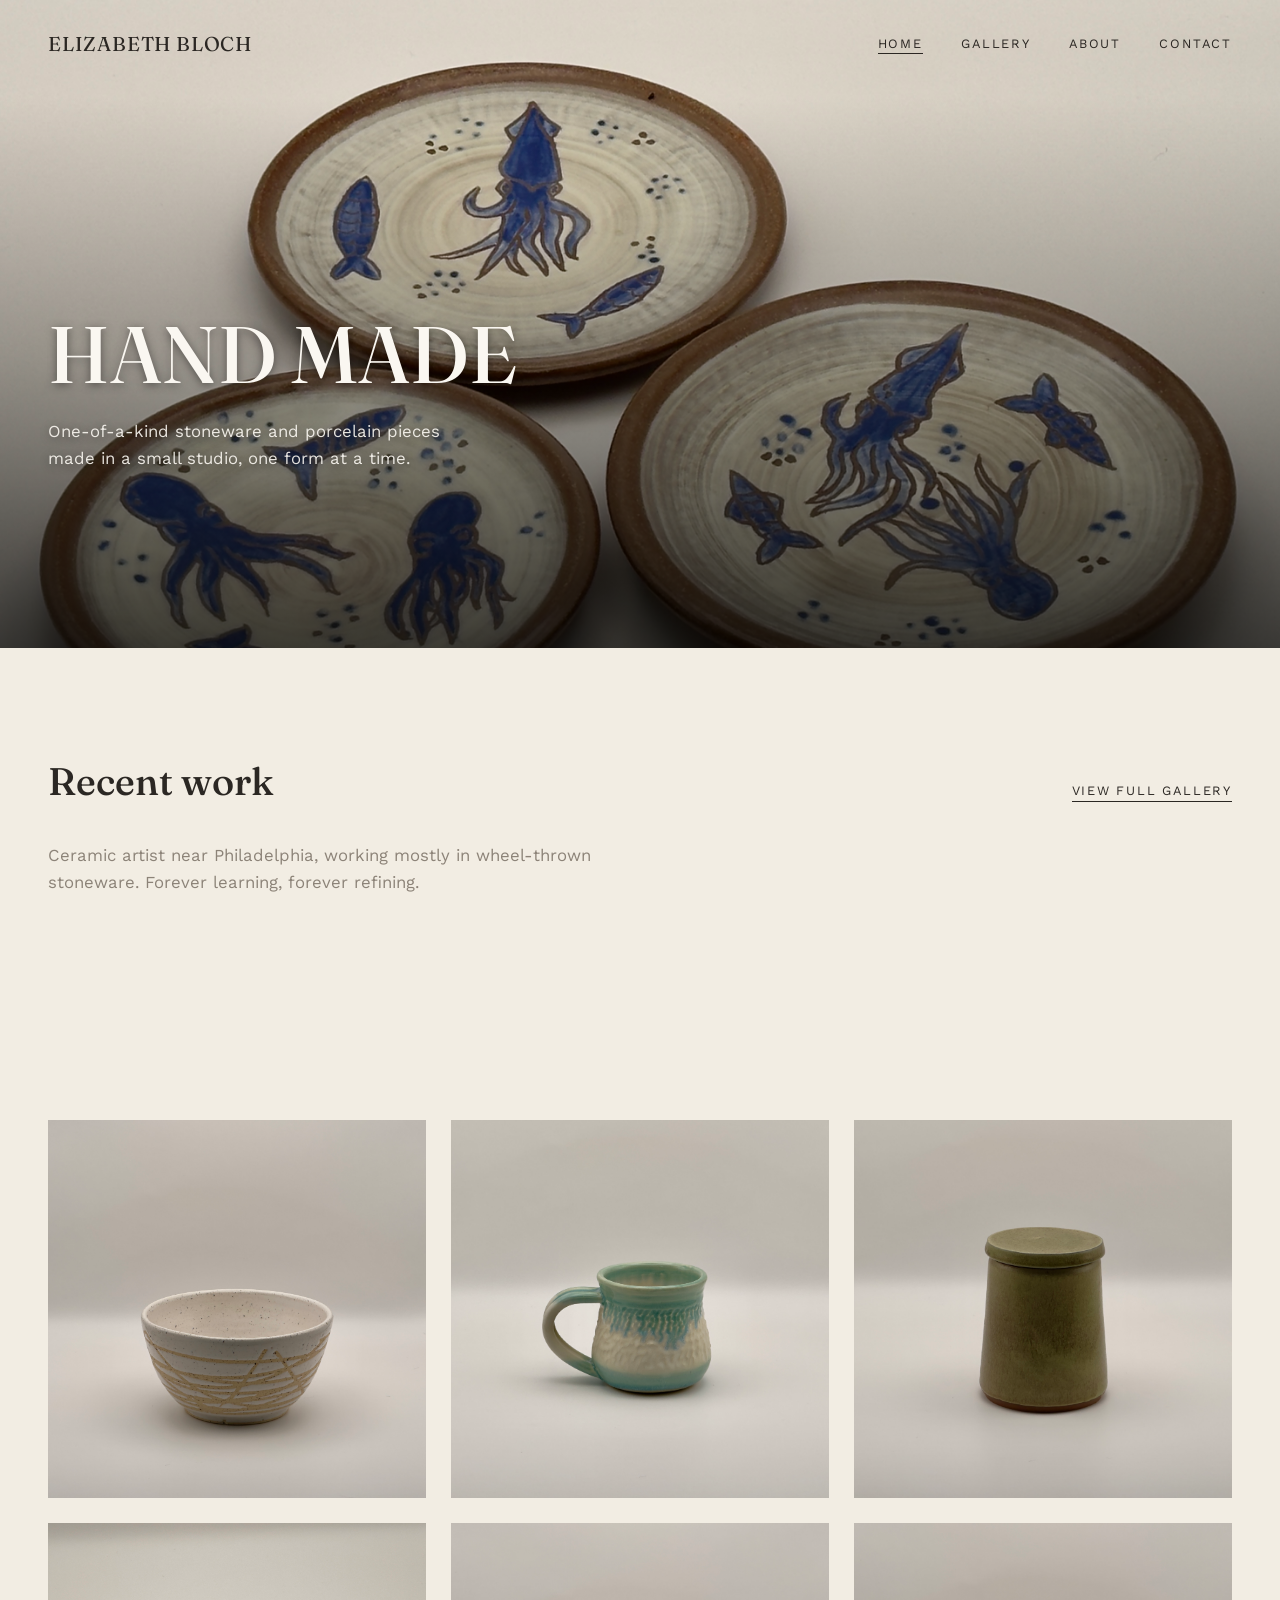
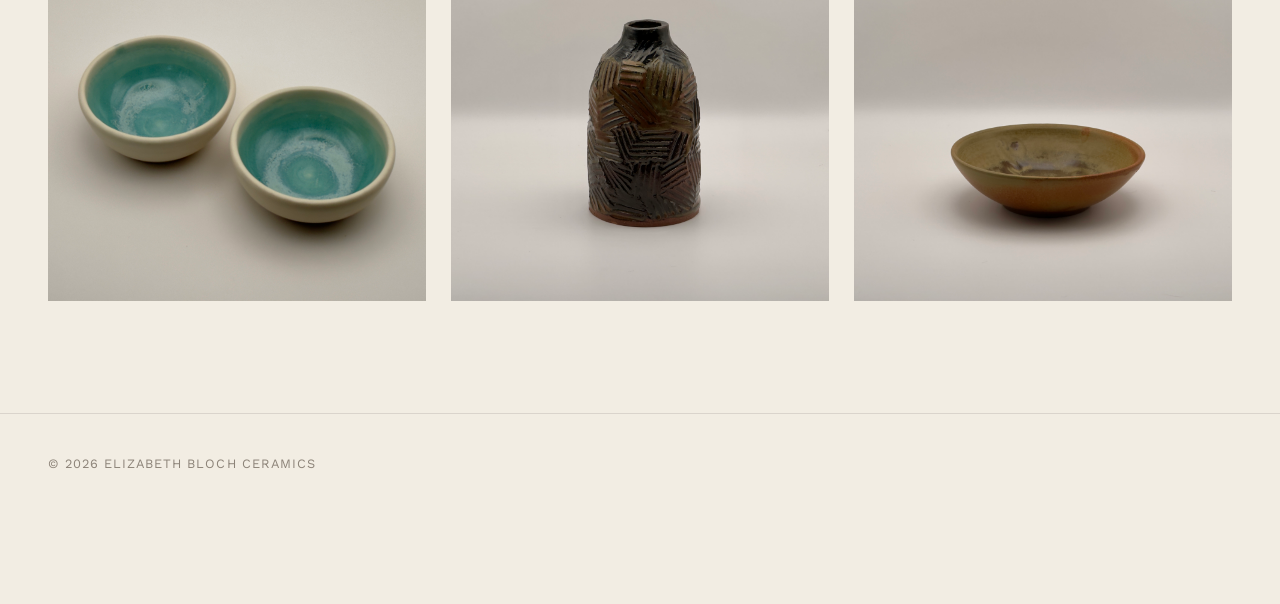
==== index.html @ e8403692 "updates" ====
<!DOCTYPE html>
<html lang="en">
<head>
  <meta charset="UTF-8" />
  <meta name="viewport" content="width=device-width, initial-scale=1.0" />
  <title>ELIZABETH BLOCH — Ceramics</title>
  <meta name="description" content="Wheel-thrown and hand built ceramic art by ELIZABETH BLOCH." />
  <link rel="canonical" href="https://elizabethblochceramics.com/" />

  <!-- Favicon -->
  <link rel="icon" href="favicon.svg" type="image/svg+xml" />
  <link rel="alternate icon" href="favicon.ico" sizes="any" />
  <link rel="apple-touch-icon" href="apple-touch-icon.png" />
  <meta name="theme-color" content="#2b2723" />

  <!-- Social sharing preview (Open Graph / Twitter) -->
  <meta property="og:type" content="website" />
  <meta property="og:site_name" content="Elizabeth Bloch Ceramics" />
  <meta property="og:title" content="Elizabeth Bloch — Ceramics" />
  <meta property="og:description" content="Wheel-thrown and hand built ceramic art by Elizabeth Bloch." />
  <meta property="og:url" content="https://elizabethblochceramics.com/" />
  <meta property="og:image" content="https://elizabethblochceramics.com/images/fish-plates-trio.jpg" />
  <meta name="twitter:card" content="summary_large_image" />
  <meta name="twitter:title" content="Elizabeth Bloch — Ceramics" />
  <meta name="twitter:description" content="Wheel-thrown and hand built ceramic art by Elizabeth Bloch." />
  <meta name="twitter:image" content="https://elizabethblochceramics.com/images/fish-plates-trio.jpg" />

  <!-- Fonts: Fraunces (headings) + Work Sans (body) -->
  <link rel="preconnect" href="https://fonts.googleapis.com" />
  <link href="https://fonts.googleapis.com/css2?family=Fraunces:opsz,wght@9..144,400;9..144,500&family=Work+Sans:wght@400;500&display=swap" rel="stylesheet" />

  <link rel="stylesheet" href="css/style.css?v=5" />
</head>
<body>

  <!-- ============ HEADER / NAV ============ -->
  <header class="site-header">
    <a href="index.html" class="wordmark">ELIZABETH BLOCH</a>
    <button class="nav-toggle" aria-expanded="false" aria-label="Open menu">
      <svg class="nav-toggle-icon icon-menu" viewBox="0 0 26 20" width="26" height="20" aria-hidden="true" focusable="false">
        <path d="M2,2.4 L24,3.4 L2,4.4 Z" fill="currentColor" />
        <g fill="none" stroke="currentColor" stroke-width="1.3" stroke-linecap="round">
          <line x1="5" y1="10" x2="21" y2="10" />
          <circle cx="3" cy="10" r="2.2" />
          <circle cx="23" cy="10" r="2.2" />
          <line x1="6" y1="17" x2="20" y2="17" />
        </g>
        <path d="M3,15 L4.6,17 L3,19 L1.4,17 Z" fill="currentColor" />
        <path d="M23,15 L24.6,17 L23,19 L21.4,17 Z" fill="currentColor" />
      </svg>
      <svg class="nav-toggle-icon icon-close" viewBox="0 0 20 20" width="20" height="20" aria-hidden="true" focusable="false">
        <line x1="4" y1="4" x2="16" y2="16" stroke="currentColor" stroke-width="1.4" stroke-linecap="round" />
        <line x1="16" y1="4" x2="4" y2="16" stroke="currentColor" stroke-width="1.4" stroke-linecap="round" />
      </svg>
    </button>
    <ul class="nav-links">
      <li><a href="index.html" aria-current="page">Home</a></li>
      <li><a href="gallery.html">Gallery</a></li>
      <li><a href="about.html">About</a></li>
      <li><a href="contact.html">Contact</a></li>
    </ul>
  </header>

  <!-- ============ HERO ============ -->
  <section class="hero">
    <div class="hero-media">
      <img class="photo" src="images/fish-plates-trio.jpg" alt="Three cream plates with hand-painted blue fish and squid designs" />
    </div>
    <div class="hero-content">
      <p class="hero-eyebrow"></p>
      <h1 class="hero-title">HAND MADE</h1>
      <p class="hero-sub">One-of-a-kind stoneware and porcelain pieces made in a small studio, one form at a time.</p>
    </div>
  </section>

  <!-- ============ INTRO ============ -->
  <section>
    <div class="container reveal">
      <div class="section-heading">
        <h2>Recent work</h2>
        <a href="gallery.html" class="view-all">View full gallery</a>
      </div>
      <p class="intro-text">Ceramic artist near Philadelphia, working mostly in wheel-thrown stoneware. Forever learning, forever refining.</p>
    </div>
  </section>

  <!-- ============ FEATURED PIECES ============ -->
  <section>
    <div class="container">
      <div class="gallery-grid reveal">


        <a class="piece piece--tall" href="#"
           data-title="Crackle Swirl Bowl"
           data-medium="Stoneware · 2026">
          <img class="photo" src="images/crackle-swirl-bowl.jpg" alt="White bowl with a tan crackle swirl pattern" />
          <div class="piece-label">
            <p class="title">Crackle Swirl Bowl</p>
            <p class="meta">Stoneware · 2026</p>
          </div>
        </a>

        <a class="piece piece--small" href="#"
           data-title="Seafoam Drip Mug"
           data-medium="Stoneware · 2026">
          <img class="photo" src="images/seafoam-drip-mug.jpg" alt="Seafoam green mug with a drippy white glaze" />
          <div class="piece-label">
            <p class="title">Seafoam Drip Mug</p>
            <p class="meta">Stoneware · 2026</p>
          </div>
        </a>

        <a class="piece piece--small" href="#"
           data-title="Olive Lidded Jar"
           data-medium="Stoneware · 2025">
          <img class="photo" src="images/olive-lidded-jar.jpg" alt="Olive green lidded storage jar" />
          <div class="piece-label">
            <p class="title">Olive Lidded Jar</p>
            <p class="meta">Stoneware · 2025</p>
          </div>
        </a>

        <a class="piece piece--small" href="#"
           data-title="Teal-Lined Cream Bowls"
           data-medium="Stoneware · 2025">
          <img class="photo" src="images/teal-lined-cream-bowls-2.jpg" alt="Two cream bowls with teal glazed interiors, close view" />
          <div class="piece-label">
            <p class="title">Teal-Lined Cream Bowls</p>
            <p class="meta">Stoneware · 2025</p>
          </div>
        </a>

        <a class="piece piece--small" href="#"
           data-title="Crosshatch Lamp"
           data-medium="Stoneware · 2026">
          <img class="photo" src="images/crosshatch-dark-lamp.jpg" alt="Dark blamp with a carved cross-hatch pattern" />
          <div class="piece-label">
            <p class="title">Crosshatch Lamp</p>
            <p class="meta">Stoneware · 2026</p>
          </div>
        </a>

        <a class="piece piece--small" href="#"
           data-title="Amber Drip Bowl"
           data-medium="Stoneware · 2025">
          <img class="photo" src="images/amber-drip-bowl.jpg" alt="Amber bowl with a white drip glaze" />
          <div class="piece-label">
            <p class="title">Amber Drip Bowl</p>
            <p class="meta">Stoneware · 2025</p>
          </div>
        </a>

      </div>
    </div>
  </section>

  <!-- ============ FOOTER ============ -->
  <footer class="site-footer">
    <p>&copy; 2026 ELIZABETH BLOCH Ceramics</p>
   <!-- <ul class="footer-social">
      <li><a href="mailto:elizabeth.bloch@gmail.com">Email</a></li>
    </ul>-->
  </footer>

  <script src="js/script.js?v=3"></script>
</body>
</html>
---- css/style.css ----
/* =========================================================
   CERAMIC STUDIO — STYLESHEET
   ---------------------------------------------------------
   This file is organized in sections:
   1. Variables (colors, fonts, spacing) — edit these first
   2. Reset / base styles
   3. Layout building blocks (nav, footer, containers)
   4. Components (hero, gallery grid, labels, forms)
   5. Responsive rules (small screens)
   ========================================================= */

/* -------------------- 1. VARIABLES -------------------- */
:root {
  /* Color palette — named after clay & glaze, not just hex codes,
     so it's easy to remember what each one is for. */
  --bone: #f2ede3;         /* main background, like unglazed bisque */
  --paper: #faf7f1;        /* slightly lighter panel background */
  --charcoal: #2b2723;     /* primary text, like fired stoneware */
  --ash: #8c8378;          /* secondary/muted text */
  --glaze: #5f7161;        /* accent color — a quiet sage-celadon green */
  --glaze-dark: #46564a;   /* accent hover/darker state */
  --line: rgba(43, 39, 35, 0.12); /* hairline borders */

  /* Type scale */
  --font-display: "Fraunces", Georgia, serif;
  --font-body: "Work Sans", -apple-system, Helvetica, Arial, sans-serif;

  --tracking-wide: 0.14em;

  /* Spacing */
  --gutter: clamp(1.25rem, 4vw, 3rem);
  --max-width: 1280px;
}

/* -------------------- 2. RESET / BASE -------------------- */
* {
  box-sizing: border-box;
  margin: 0;
  padding: 0;
}

html {
  scroll-behavior: smooth;
}

body {
  font-family: var(--font-body);
  background: var(--bone);
  color: var(--charcoal);
  line-height: 1.6;
  -webkit-font-smoothing: antialiased;
}

img {
  display: block;
  max-width: 100%;
}

a {
  color: inherit;
  text-decoration: none;
}

h1, h2, h3 {
  font-family: var(--font-display);
  font-weight: 500;
  line-height: 1.1;
}

/* Visible keyboard focus (accessibility) */
a:focus-visible,
button:focus-visible,
input:focus-visible,
textarea:focus-visible {
  outline: 2px solid var(--glaze-dark);
  outline-offset: 3px;
}

@media (prefers-reduced-motion: reduce) {
  * {
    animation: none !important;
    transition: none !important;
    scroll-behavior: auto !important;
  }
}

.container {
  max-width: var(--max-width);
  margin: 0 auto;
  padding: 0 var(--gutter);
}

/* -------------------- 3. NAVIGATION -------------------- */
.site-header {
  position: absolute;
  top: 0;
  left: 0;
  right: 0;
  z-index: 10;
  padding: 1.75rem var(--gutter);
  display: flex;
  align-items: center;
  justify-content: space-between;
}

.site-header.is-solid {
  position: sticky;
  background: var(--bone);
  border-bottom: 1px solid var(--line);
}

.wordmark {
  font-family: var(--font-display);
  font-size: 1.25rem;
  letter-spacing: 0.04em;
}

.nav-links {
  display: flex;
  gap: clamp(1.25rem, 3vw, 2.5rem);
  list-style: none;
  font-size: 0.8rem;
  text-transform: uppercase;
  letter-spacing: var(--tracking-wide);
}

.nav-links a {
  padding-bottom: 2px;
  border-bottom: 1px solid transparent;
  transition: border-color 0.2s ease;
}

.nav-links a:hover,
.nav-links a[aria-current="page"] {
  border-color: currentColor;
}

.nav-toggle {
  display: none;
  align-items: center;
  justify-content: center;
  background: none;
  border: none;
  color: var(--charcoal);
  padding: 0.35rem;
  cursor: pointer;
}

.nav-toggle .icon-close {
  display: none;
}

.nav-toggle[aria-expanded="true"] .icon-menu {
  display: none;
}

.nav-toggle[aria-expanded="true"] .icon-close {
  display: block;
}

/* -------------------- 4. HERO -------------------- */
.hero {
  position: relative;
  height: 72vh;
  min-height: 403px;
  display: flex;
  align-items: flex-end;
  overflow: hidden;
}

.hero-media {
  position: absolute;
  inset: 0;
}

.photo {
  width: 100%;
  height: 100%;
  object-fit: cover;
}

.hero-media::after {
  content: "";
  position: absolute;
  inset: 0;
  background: linear-gradient(to top, rgba(0,0,0,0.72), rgba(0,0,0,0.3) 45%, transparent 85%);
}

.hero-content {
  position: relative;
  z-index: 2;
  padding: var(--gutter);
  padding-bottom: clamp(2rem, 6vw, 4rem);
  color: var(--paper);
  text-shadow: 0 2px 10px rgba(0,0,0,0.45);
}

.hero-eyebrow {
  font-size: 0.75rem;
  text-transform: uppercase;
  letter-spacing: var(--tracking-wide);
  opacity: 0.85;
  margin-bottom: 1rem;
}

.hero-title {
  font-size: clamp(2.5rem, 7vw, 5rem);
  max-width: 16ch;
}

.hero-sub {
  margin-top: 1.25rem;
  max-width: 40ch;
  font-size: 1.05rem;
  opacity: 0.9;
}

/* -------------------- 5. SECTIONS -------------------- */
section {
  padding: clamp(4rem, 10vw, 7rem) 0;
}

.section-heading {
  display: flex;
  align-items: baseline;
  justify-content: space-between;
  gap: 2rem;
  margin-bottom: 2.5rem;
}

.section-heading h2 {
  font-size: clamp(1.75rem, 3vw, 2.5rem);
}

.section-heading .view-all {
  font-size: 0.8rem;
  text-transform: uppercase;
  letter-spacing: var(--tracking-wide);
  white-space: nowrap;
  border-bottom: 1px solid var(--charcoal);
}

.intro-text {
  max-width: 60ch;
  color: var(--ash);
  font-size: 1.05rem;
}

/* -------------------- 6. GALLERY GRID -------------------- */
/* An asymmetric grid instead of a uniform 3-column grid — a couple
   of pieces are given more room, the way a curator would hang a wall. */
.gallery-grid {
  display: grid;
  grid-template-columns: repeat(6, 1fr);
  gap: clamp(1rem, 2vw, 1.75rem);
}

.piece {
  position: relative;
  overflow: hidden;
  cursor: pointer;
}

/* All three variants render at the same size — the photos are square
   product shots, so a uniform grid keeps every image fully visible
   instead of being cropped to fit a wide/tall frame. */
.piece--wide,
.piece--tall,
.piece--small { grid-column: span 2; }

.piece .photo {
  aspect-ratio: 1 / 1;
  transition: transform 0.6s ease;
}

.piece:hover .photo {
  transform: scale(1.03);
}

/* Museum-label caption, revealed on hover/focus */
.piece-label {
  position: absolute;
  left: 0;
  right: 0;
  bottom: 0;
  padding: 1rem 1.1rem;
  background: linear-gradient(to top, rgba(43,39,35,0.82), transparent);
  color: var(--paper);
  opacity: 0;
  transform: translateY(6px);
  transition: opacity 0.25s ease, transform 0.25s ease;
}

.piece:hover .piece-label,
.piece:focus-within .piece-label {
  opacity: 1;
  transform: translateY(0);
}

.piece-label .title {
  font-family: var(--font-display);
  font-size: 1rem;
}

.piece-label .meta {
  font-size: 0.75rem;
  letter-spacing: 0.06em;
  text-transform: uppercase;
  opacity: 0.8;
  margin-top: 0.2rem;
}

/* -------------------- 6b. INLINE DETAIL PANEL -------------------- */
/* Inserted into the gallery grid when a piece is clicked. Spans the
   full grid width; image on the left, text slides in from the right
   — the Daniel Bloch Ceramics pattern. */

.piece.is-active {
  outline: 2px solid var(--charcoal);
  outline-offset: -2px;
}

.detail-panel {
  grid-column: 1 / -1;
  display: grid;
  grid-template-columns: 1.1fr 0.9fr;
  min-height: 420px;
  overflow: hidden;
  background: var(--paper);
  border-top: 1px solid var(--line);
  border-bottom: 1px solid var(--line);

  max-height: 0;
  opacity: 0;
  transition: max-height 0.45s ease, opacity 0.35s ease;
}

.detail-panel.is-open {
  max-height: 900px;
  opacity: 1;
}

.detail-image {
  overflow: hidden;
  display: flex;
  align-items: center;
  justify-content: center;
  background: var(--bone);
}

.detail-image img {
  width: 100%;
  height: 100%;
  object-fit: cover;
}

.detail-placeholder {
  width: 100%;
  height: 100%;
  min-height: 360px;
  background: linear-gradient(160deg, #d8d0c2 0%, #c7bda9 45%, #aba28e 100%);
  display: flex;
  align-items: center;
  justify-content: center;
}

.detail-placeholder span {
  font-family: var(--font-display);
  font-size: 1.25rem;
  color: var(--charcoal);
  opacity: 0.45;
}

.detail-info {
  padding: clamp(2rem, 4vw, 3.5rem);
  display: flex;
  flex-direction: column;
  justify-content: center;
  position: relative;

  transform: translateX(40px);
  opacity: 0;
  transition: transform 0.5s ease 0.15s, opacity 0.45s ease 0.15s;
}

.detail-panel.is-open .detail-info {
  transform: translateX(0);
  opacity: 1;
}

.detail-close {
  position: absolute;
  top: 1.25rem;
  right: 1.25rem;
  background: none;
  border: none;
  font-size: 1.75rem;
  line-height: 1;
  cursor: pointer;
  color: var(--charcoal);
  width: 2rem;
  height: 2rem;
  display: flex;
  align-items: center;
  justify-content: center;
}

.detail-close:hover {
  color: var(--glaze-dark);
}

.detail-title {
  font-size: clamp(1.5rem, 3vw, 2.25rem);
  margin-bottom: 1.25rem;
}

.detail-meta {
  font-size: 0.8rem;
  text-transform: uppercase;
  letter-spacing: 0.1em;
  color: var(--ash);
  line-height: 1.8;
}

.detail-desc {
  margin-top: 1.25rem;
  color: var(--ash);
  line-height: 1.7;
  max-width: 42ch;
}

.detail-inquire {
  margin-top: 2rem;
}

.detail-inquire a {
  font-size: 0.8rem;
  text-transform: uppercase;
  letter-spacing: 0.1em;
  border-bottom: 1px solid var(--charcoal);
  padding-bottom: 3px;
  transition: border-color 0.2s ease;
}

.detail-inquire a:hover {
  border-color: var(--glaze);
  color: var(--glaze-dark);
}

@media (max-width: 860px) {
  .detail-panel {
    grid-template-columns: 1fr;
    min-height: auto;
  }

  .detail-image {
    max-height: 50vh;
  }

  .detail-placeholder {
    min-height: 220px;
  }
}

/* -------------------- 7. ABOUT / SPLIT LAYOUT -------------------- */
.split {
  display: grid;
  grid-template-columns: 1fr 1fr;
  gap: clamp(2rem, 6vw, 5rem);
  align-items: center;
}

.split .photo {
  aspect-ratio: 4 / 5;
}

.split-copy h1,
.split-copy h2 {
  margin-bottom: 1.25rem;
}

.split-copy p + p {
  margin-top: 1rem;
}

.split-copy p {
  color: var(--ash);
  max-width: 52ch;
}

/* -------------------- 8. CONTACT FORM -------------------- */
.contact-layout {
  display: grid;
  grid-template-columns: 1fr 1fr;
  gap: clamp(2rem, 6vw, 5rem);
}

.form-field {
  margin-bottom: 1.25rem;
}

label {
  display: block;
  font-size: 0.75rem;
  text-transform: uppercase;
  letter-spacing: var(--tracking-wide);
  color: var(--ash);
  margin-bottom: 0.5rem;
}

input, textarea {
  width: 100%;
  border: none;
  border-bottom: 1px solid var(--line);
  background: transparent;
  font-family: var(--font-body);
  font-size: 1rem;
  padding: 0.6rem 0;
  color: var(--charcoal);
}

input:focus, textarea:focus {
  border-color: var(--charcoal);
}

textarea {
  resize: vertical;
  min-height: 100px;
}

.btn {
  display: inline-block;
  margin-top: 0.5rem;
  padding: 0.85rem 1.75rem;
  background: var(--charcoal);
  color: var(--paper);
  font-size: 0.8rem;
  text-transform: uppercase;
  letter-spacing: var(--tracking-wide);
  border: none;
  cursor: pointer;
  transition: background 0.2s ease;
}

.btn:hover {
  background: var(--glaze-dark);
}

.contact-details p {
  margin-bottom: 0.75rem;
  color: var(--ash);
}

.contact-details a:hover {
  color: var(--glaze-dark);
}

/* -------------------- 9. FOOTER -------------------- */
.site-footer {
  border-top: 1px solid var(--line);
  padding: 2.5rem var(--gutter);
  display: flex;
  flex-wrap: wrap;
  gap: 1rem;
  align-items: center;
  justify-content: space-between;
  font-size: 0.8rem;
  color: var(--ash);
  text-transform: uppercase;
  letter-spacing: 0.08em;
}

.footer-social {
  display: flex;
  gap: 1.5rem;
  list-style: none;
}

/* -------------------- 10. SCROLL REVEAL -------------------- */
.reveal {
  opacity: 0;
  transform: translateY(16px);
  transition: opacity 0.7s ease, transform 0.7s ease;
}

.reveal.is-visible {
  opacity: 1;
  transform: translateY(0);
}

/* -------------------- 11. RESPONSIVE -------------------- */
@media (max-width: 860px) {
  .nav-links {
    position: fixed;
    inset: 0;
    background: var(--bone);
    flex-direction: column;
    justify-content: center;
    align-items: center;
    gap: 2rem;
    font-size: 1rem;
    transform: translateY(-100%);
    transition: transform 0.3s ease;
  }

  .nav-links.is-open {
    transform: translateY(0);
  }

  .nav-toggle {
    display: flex;
    position: relative;
    z-index: 20;
  }

  .split,
  .contact-layout {
    grid-template-columns: 1fr;
  }

  .piece--wide,
  .piece--tall,
  .piece--small {
    grid-column: span 6;
  }
}
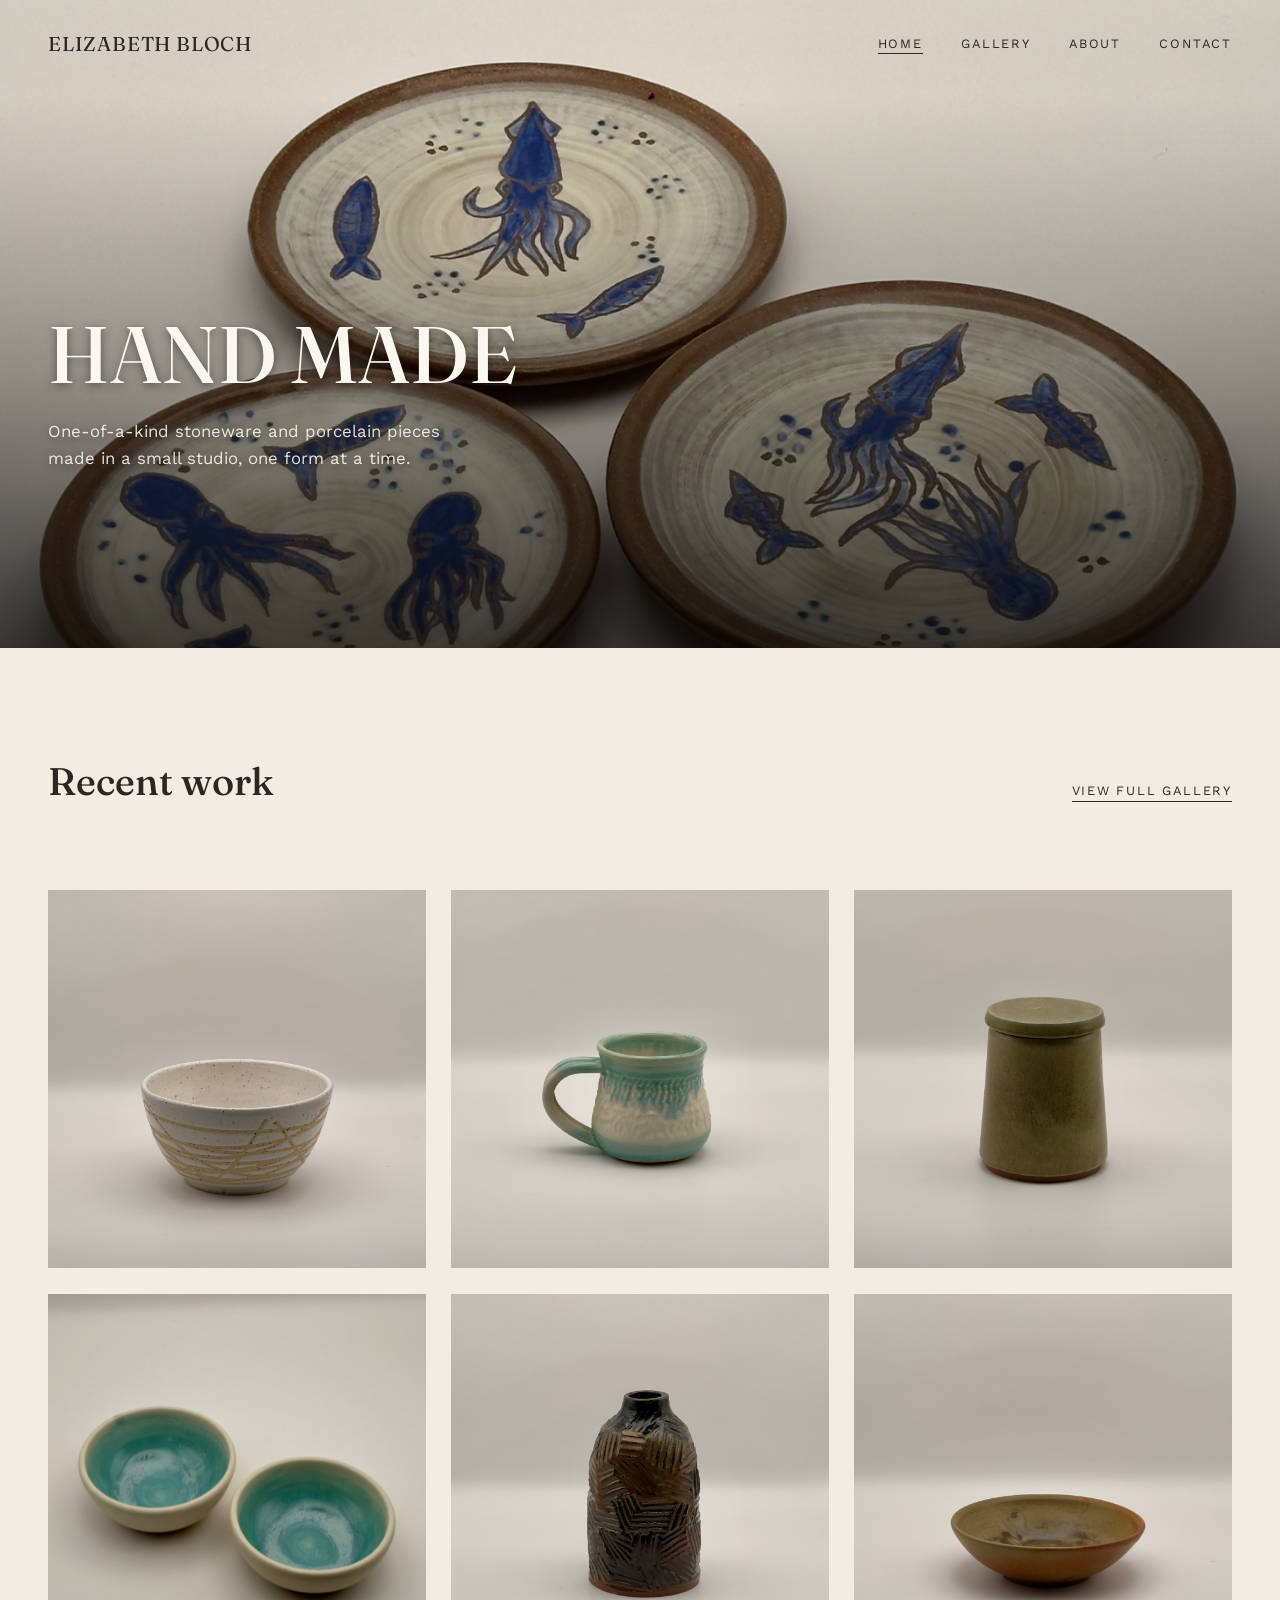
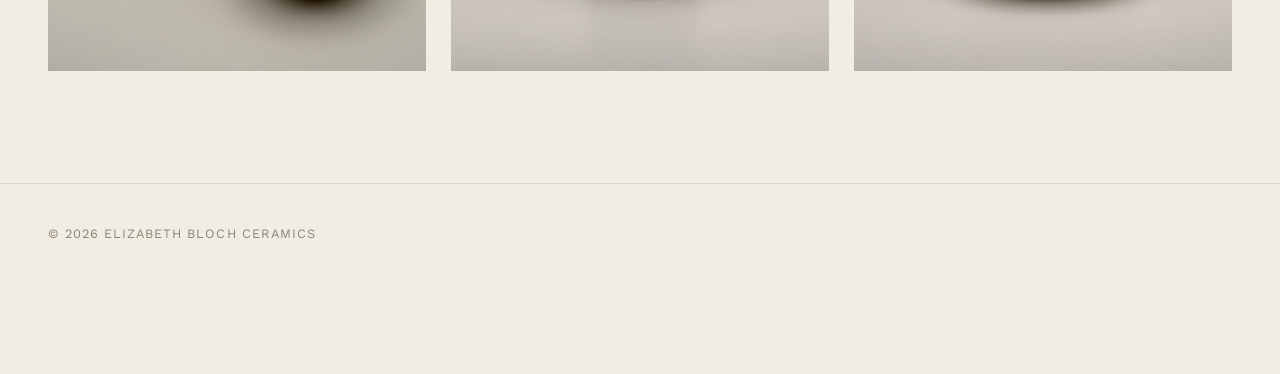
==== commit a6273494: "updates" ====
--- a/index.html
+++ b/index.html
@@ -74,29 +74,29 @@
   </section>
 
   <!-- ============ INTRO ============ -->
-  <section>
+  <section style="padding-bottom: 1.5rem;">
     <div class="container reveal">
       <div class="section-heading">
         <h2>Recent work</h2>
         <a href="gallery.html" class="view-all">View full gallery</a>
       </div>
-      <p class="intro-text">Ceramic artist near Philadelphia, working mostly in wheel-thrown stoneware. Forever learning, forever refining.</p>
+      <!-- <p class="intro-text">Ceramic artist near Philadelphia, working mostly in wheel-thrown stoneware. Forever learning, forever refining.</p> -->
     </div>
   </section>
 
   <!-- ============ FEATURED PIECES ============ -->
-  <section>
+  <section style="padding-top: 1.5rem;">
     <div class="container">
       <div class="gallery-grid reveal">
 
 
         <a class="piece piece--tall" href="#"
            data-title="Crackle Swirl Bowl"
-           data-medium="Stoneware · 2026">
+           data-medium="Stoneware · 2025">
           <img class="photo" src="images/crackle-swirl-bowl.jpg" alt="White bowl with a tan crackle swirl pattern" />
           <div class="piece-label">
             <p class="title">Crackle Swirl Bowl</p>
-            <p class="meta">Stoneware · 2026</p>
+            <p class="meta">Stoneware · 2025</p>
           </div>
         </a>
 
@@ -112,41 +112,41 @@
 
         <a class="piece piece--small" href="#"
            data-title="Olive Lidded Jar"
+           data-medium="Stoneware · 2026">
+          <img class="photo" src="images/olive-lidded-jar.jpg" alt="Green lidded storage jar" />
+          <div class="piece-label">
+            <p class="title">Lidded Jar</p>
+            <p class="meta">Stoneware · 2026</p>
+          </div>
+        </a>
+
+        <a class="piece piece--small" href="#"
+           data-title="Teal-Lined Cream Bowls"
+           data-medium="Stoneware · 2026">
+          <img class="photo" src="images/teal-lined-cream-bowls-2.jpg" alt="Two cream bowls with teal glazed interiors, close view" />
+          <div class="piece-label">
+            <p class="title">Teal-Lined Cream Bowls</p>
+            <p class="meta">Porcelain · 2026</p>
+          </div>
+        </a>
+
+        <a class="piece piece--small" href="#"
+           data-title="Crosshatch Lamp"
            data-medium="Stoneware · 2025">
-          <img class="photo" src="images/olive-lidded-jar.jpg" alt="Olive green lidded storage jar" />
+          <img class="photo" src="images/crosshatch-dark-lamp.jpg" alt="Dark blamp with a carved cross-hatch pattern" />
           <div class="piece-label">
-            <p class="title">Olive Lidded Jar</p>
+            <p class="title">Crosshatch Lamp</p>
             <p class="meta">Stoneware · 2025</p>
           </div>
         </a>
 
         <a class="piece piece--small" href="#"
-           data-title="Teal-Lined Cream Bowls"
-           data-medium="Stoneware · 2025">
-          <img class="photo" src="images/teal-lined-cream-bowls-2.jpg" alt="Two cream bowls with teal glazed interiors, close view" />
-          <div class="piece-label">
-            <p class="title">Teal-Lined Cream Bowls</p>
-            <p class="meta">Stoneware · 2025</p>
-          </div>
-        </a>
-
-        <a class="piece piece--small" href="#"
-           data-title="Crosshatch Lamp"
+           data-title="Amber Drip Bowl"
            data-medium="Stoneware · 2026">
-          <img class="photo" src="images/crosshatch-dark-lamp.jpg" alt="Dark blamp with a carved cross-hatch pattern" />
-          <div class="piece-label">
-            <p class="title">Crosshatch Lamp</p>
-            <p class="meta">Stoneware · 2026</p>
-          </div>
-        </a>
-
-        <a class="piece piece--small" href="#"
-           data-title="Amber Drip Bowl"
-           data-medium="Stoneware · 2025">
           <img class="photo" src="images/amber-drip-bowl.jpg" alt="Amber bowl with a white drip glaze" />
           <div class="piece-label">
             <p class="title">Amber Drip Bowl</p>
-            <p class="meta">Stoneware · 2025</p>
+            <p class="meta">Stoneware · 2026</p>
           </div>
         </a>
 
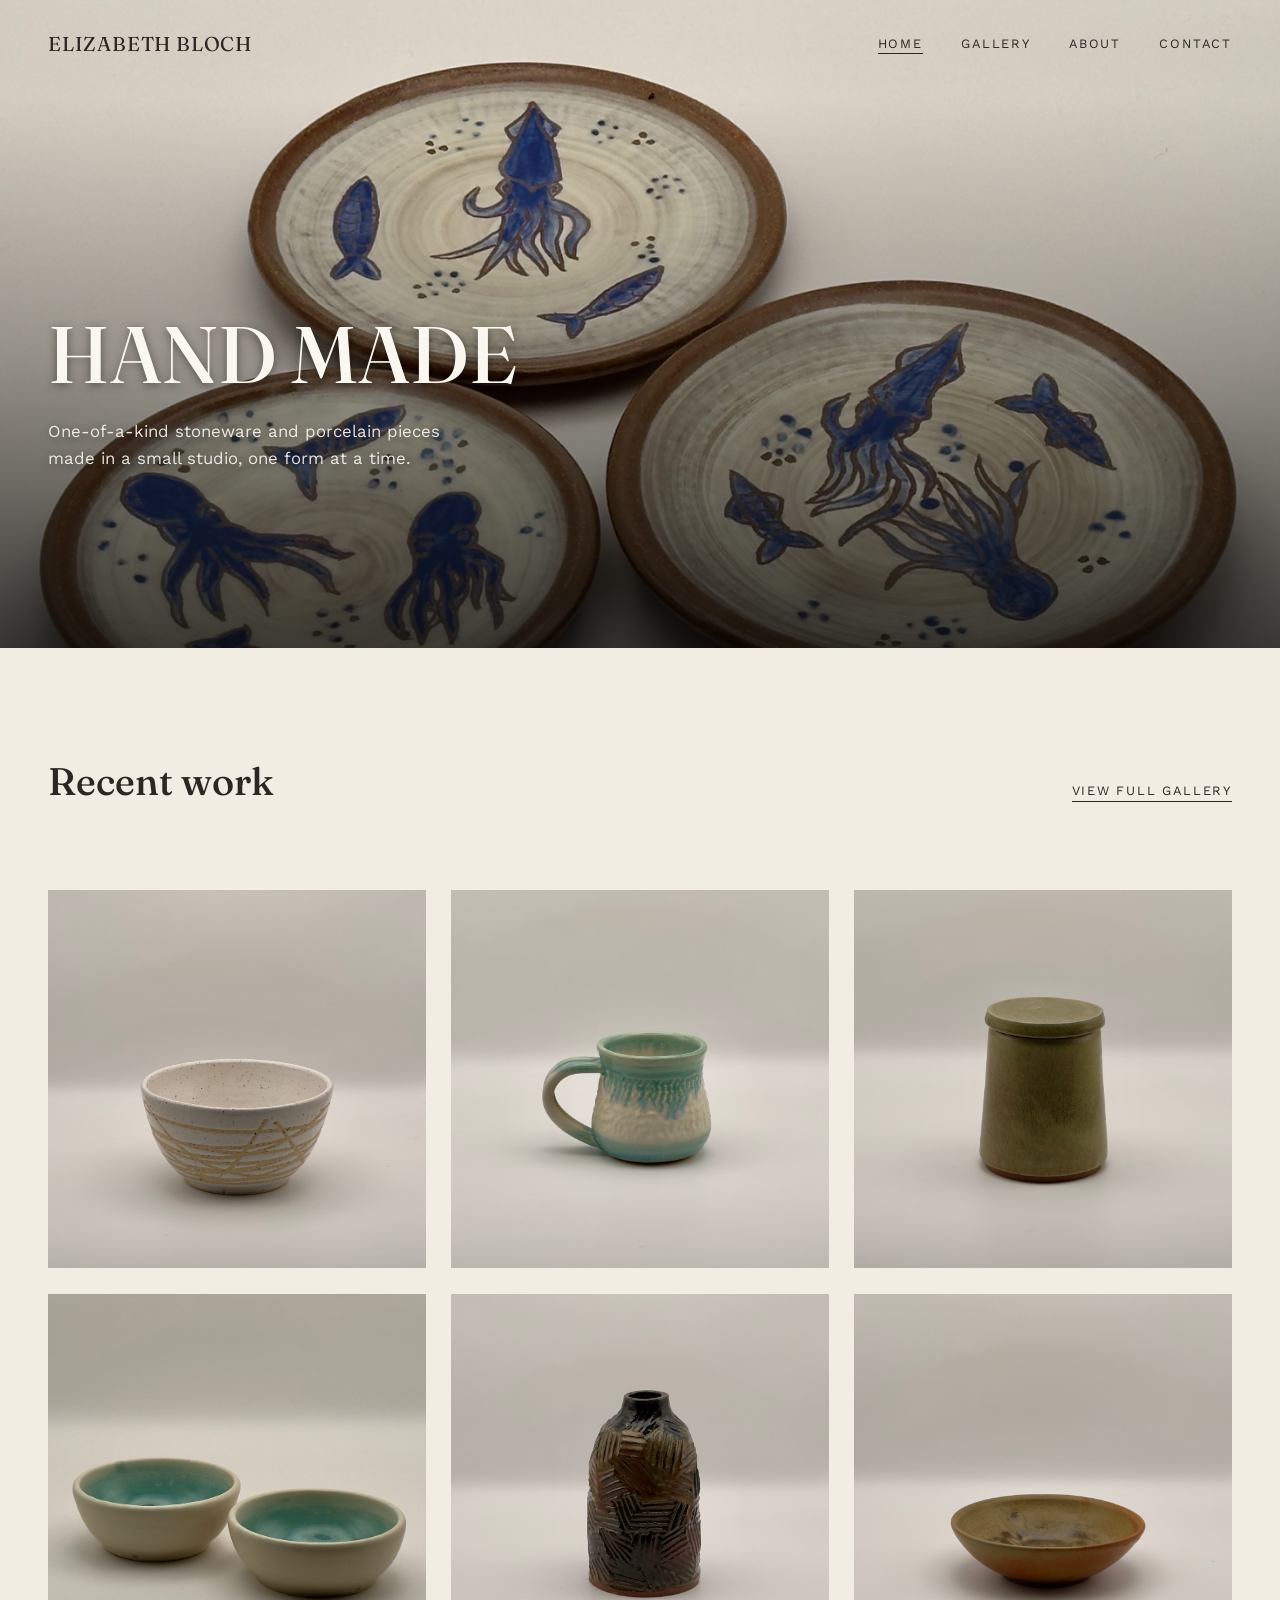
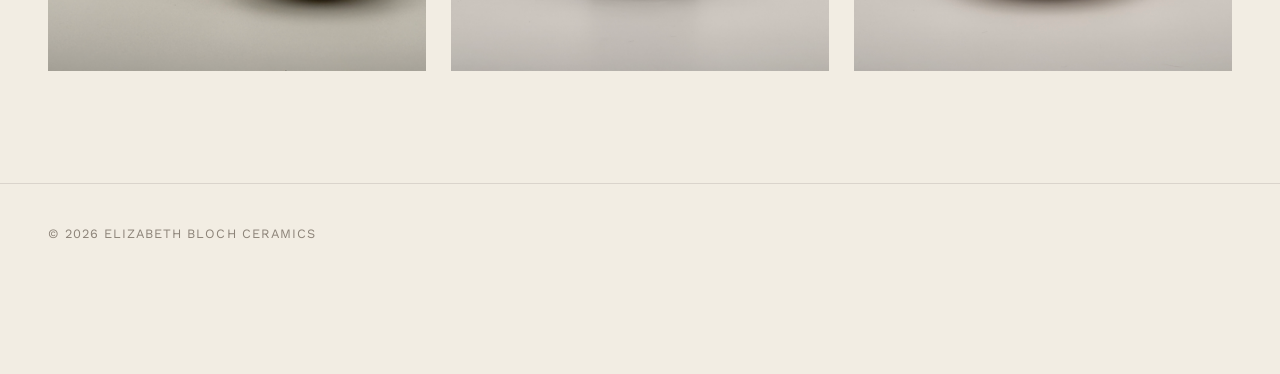
==== commit 29bc74c1: "updates" ====
--- a/index.html
+++ b/index.html
@@ -5,7 +5,7 @@
   <meta name="viewport" content="width=device-width, initial-scale=1.0" />
   <title>ELIZABETH BLOCH — Ceramics</title>
   <meta name="description" content="Wheel-thrown and hand built ceramic art by ELIZABETH BLOCH." />
-  <link rel="canonical" href="https://elizabethblochceramics.com/" />
+  <link rel="canonical" href="https://www.elizabethblochceramics.com/" />
 
   <!-- Favicon -->
   <link rel="icon" href="favicon.svg" type="image/svg+xml" />
@@ -18,24 +18,24 @@
   <meta property="og:site_name" content="Elizabeth Bloch Ceramics" />
   <meta property="og:title" content="Elizabeth Bloch — Ceramics" />
   <meta property="og:description" content="Wheel-thrown and hand built ceramic art by Elizabeth Bloch." />
-  <meta property="og:url" content="https://elizabethblochceramics.com/" />
-  <meta property="og:image" content="https://elizabethblochceramics.com/images/fish-plates-trio.jpg" />
+  <meta property="og:url" content="https://www.elizabethblochceramics.com/" />
+  <meta property="og:image" content="https://www.elizabethblochceramics.com/images/fish-plates-trio.jpg" />
   <meta name="twitter:card" content="summary_large_image" />
   <meta name="twitter:title" content="Elizabeth Bloch — Ceramics" />
   <meta name="twitter:description" content="Wheel-thrown and hand built ceramic art by Elizabeth Bloch." />
-  <meta name="twitter:image" content="https://elizabethblochceramics.com/images/fish-plates-trio.jpg" />
+  <meta name="twitter:image" content="https://www.elizabethblochceramics.com/images/fish-plates-trio.jpg" />
 
   <!-- Fonts: Fraunces (headings) + Work Sans (body) -->
   <link rel="preconnect" href="https://fonts.googleapis.com" />
   <link href="https://fonts.googleapis.com/css2?family=Fraunces:opsz,wght@9..144,400;9..144,500&family=Work+Sans:wght@400;500&display=swap" rel="stylesheet" />
 
-  <link rel="stylesheet" href="css/style.css?v=5" />
+  <link rel="stylesheet" href="css/style.css?v=7" />
 </head>
 <body>
 
   <!-- ============ HEADER / NAV ============ -->
   <header class="site-header">
-    <a href="index.html" class="wordmark">ELIZABETH BLOCH</a>
+    <a href="https://www.elizabethblochceramics.com/" class="wordmark">ELIZABETH BLOCH</a>
     <button class="nav-toggle" aria-expanded="false" aria-label="Open menu">
       <svg class="nav-toggle-icon icon-menu" viewBox="0 0 26 20" width="26" height="20" aria-hidden="true" focusable="false">
         <path d="M2,2.4 L24,3.4 L2,4.4 Z" fill="currentColor" />
@@ -91,11 +91,11 @@
 
 
         <a class="piece piece--tall" href="#"
-           data-title="Crackle Swirl Bowl"
+           data-title="Speckled White Bowl"
            data-medium="Stoneware · 2025">
-          <img class="photo" src="images/crackle-swirl-bowl.jpg" alt="White bowl with a tan crackle swirl pattern" />
+          <img class="photo" src="images/speckled-white-bowl.jpg" alt="White bowl with a speckled swirl pattern" />
           <div class="piece-label">
-            <p class="title">Crackle Swirl Bowl</p>
+            <p class="title">Speckled White Bowl Bowl</p>
             <p class="meta">Stoneware · 2025</p>
           </div>
         </a>
@@ -121,11 +121,11 @@
         </a>
 
         <a class="piece piece--small" href="#"
-           data-title="Teal-Lined Cream Bowls"
+           data-title="Teal-Lined Bowls"
            data-medium="Stoneware · 2026">
-          <img class="photo" src="images/teal-lined-cream-bowls-2.jpg" alt="Two cream bowls with teal glazed interiors, close view" />
+          <img class="photo" src="images/teal-lined-bowls-1.jpg" alt="Two bowls with teal glazed interiors, close view" />
           <div class="piece-label">
-            <p class="title">Teal-Lined Cream Bowls</p>
+            <p class="title">Teal-Lined Bowls</p>
             <p class="meta">Porcelain · 2026</p>
           </div>
         </a>
@@ -162,6 +162,6 @@
     </ul>-->
   </footer>
 
-  <script src="js/script.js?v=3"></script>
+  <script src="js/script.js?v=5"></script>
 </body>
 </html>
--- a/css/style.css
+++ b/css/style.css
@@ -310,155 +310,143 @@
   margin-top: 0.2rem;
 }
 
-/* -------------------- 6b. INLINE DETAIL PANEL -------------------- */
-/* Inserted into the gallery grid when a piece is clicked. Spans the
-   full grid width; image on the left, text slides in from the right
-   — the Daniel Bloch Ceramics pattern. */
+/* -------------------- 6b. IMAGE LIGHTBOX -------------------- */
+/* A full-screen modal overlay for viewing a piece's photo at large
+   size. Triggered by clicking any .piece thumbnail. */
 
 .piece.is-active {
   outline: 2px solid var(--charcoal);
   outline-offset: -2px;
 }
 
-.detail-panel {
-  grid-column: 1 / -1;
-  display: grid;
-  grid-template-columns: 1.1fr 0.9fr;
-  min-height: 420px;
+body.lightbox-open {
   overflow: hidden;
-  background: var(--paper);
-  border-top: 1px solid var(--line);
-  border-bottom: 1px solid var(--line);
-
-  max-height: 0;
+}
+
+.lightbox {
+  position: fixed;
+  inset: 0;
+  z-index: 100;
+  display: flex;
+  align-items: center;
+  justify-content: center;
+  padding: clamp(1.5rem, 6vw, 4.5rem);
   opacity: 0;
-  transition: max-height 0.45s ease, opacity 0.35s ease;
-}
-
-.detail-panel.is-open {
-  max-height: 900px;
+  visibility: hidden;
+  transition: opacity 0.3s ease, visibility 0s linear 0.3s;
+}
+
+.lightbox.is-open {
   opacity: 1;
-}
-
-.detail-image {
+  visibility: visible;
+  transition: opacity 0.3s ease;
+}
+
+.lightbox-backdrop {
+  position: absolute;
+  inset: 0;
+  background: rgba(43, 39, 35, 0.94);
+  cursor: zoom-out;
+}
+
+.lightbox-content {
+  position: relative;
+  z-index: 1;
+  display: flex;
+  flex-direction: column;
+  align-items: center;
+  max-width: min(1100px, 100%);
+  max-height: 100%;
+  transform: scale(0.96);
+  transition: transform 0.35s ease;
+}
+
+.lightbox.is-open .lightbox-content {
+  transform: scale(1);
+}
+
+.lightbox-image-wrap {
+  position: relative;
   overflow: hidden;
   display: flex;
   align-items: center;
   justify-content: center;
-  background: var(--bone);
-}
-
-.detail-image img {
-  width: 100%;
-  height: 100%;
-  object-fit: cover;
-}
-
-.detail-placeholder {
-  width: 100%;
-  height: 100%;
-  min-height: 360px;
-  background: linear-gradient(160deg, #d8d0c2 0%, #c7bda9 45%, #aba28e 100%);
+  max-width: 100%;
+  max-height: 76vh;
+}
+
+.lightbox-image {
+  display: block;
+  max-width: 100%;
+  max-height: 76vh;
+  width: auto;
+  height: auto;
+  object-fit: contain;
+  box-shadow: 0 25px 70px rgba(0, 0, 0, 0.45);
+  cursor: zoom-in;
+  transform: scale(1);
+  transition: transform 0.3s ease;
+}
+
+.lightbox-image.is-zoomed {
+  cursor: zoom-out;
+  transition: transform 0.15s ease-out;
+}
+
+.lightbox-caption {
+  margin-top: 1.5rem;
+  text-align: center;
+  color: var(--paper);
+  transition: opacity 0.2s ease;
+}
+
+.lightbox.is-zoomed .lightbox-caption {
+  opacity: 0;
+  pointer-events: none;
+}
+
+.lightbox-title {
+  font-family: var(--font-display);
+  font-size: 1.35rem;
+}
+
+.lightbox-meta {
+  margin-top: 0.4rem;
+  font-size: 0.75rem;
+  text-transform: uppercase;
+  letter-spacing: var(--tracking-wide);
+  color: var(--paper);
+  opacity: 0.7;
+}
+
+.lightbox-close {
+  position: absolute;
+  top: clamp(0.75rem, 3vw, 1.75rem);
+  right: clamp(0.75rem, 3vw, 1.75rem);
+  z-index: 2;
+  width: 2.75rem;
+  height: 2.75rem;
   display: flex;
   align-items: center;
   justify-content: center;
-}
-
-.detail-placeholder span {
-  font-family: var(--font-display);
-  font-size: 1.25rem;
-  color: var(--charcoal);
-  opacity: 0.45;
-}
-
-.detail-info {
-  padding: clamp(2rem, 4vw, 3.5rem);
-  display: flex;
-  flex-direction: column;
-  justify-content: center;
-  position: relative;
-
-  transform: translateX(40px);
-  opacity: 0;
-  transition: transform 0.5s ease 0.15s, opacity 0.45s ease 0.15s;
-}
-
-.detail-panel.is-open .detail-info {
-  transform: translateX(0);
-  opacity: 1;
-}
-
-.detail-close {
-  position: absolute;
-  top: 1.25rem;
-  right: 1.25rem;
-  background: none;
-  border: none;
-  font-size: 1.75rem;
+  background: transparent;
+  border: 1px solid rgba(250, 247, 241, 0.3);
+  border-radius: 50%;
+  color: var(--paper);
+  font-size: 1.6rem;
   line-height: 1;
   cursor: pointer;
-  color: var(--charcoal);
-  width: 2rem;
-  height: 2rem;
-  display: flex;
-  align-items: center;
-  justify-content: center;
-}
-
-.detail-close:hover {
-  color: var(--glaze-dark);
-}
-
-.detail-title {
-  font-size: clamp(1.5rem, 3vw, 2.25rem);
-  margin-bottom: 1.25rem;
-}
-
-.detail-meta {
-  font-size: 0.8rem;
-  text-transform: uppercase;
-  letter-spacing: 0.1em;
-  color: var(--ash);
-  line-height: 1.8;
-}
-
-.detail-desc {
-  margin-top: 1.25rem;
-  color: var(--ash);
-  line-height: 1.7;
-  max-width: 42ch;
-}
-
-.detail-inquire {
-  margin-top: 2rem;
-}
-
-.detail-inquire a {
-  font-size: 0.8rem;
-  text-transform: uppercase;
-  letter-spacing: 0.1em;
-  border-bottom: 1px solid var(--charcoal);
-  padding-bottom: 3px;
-  transition: border-color 0.2s ease;
-}
-
-.detail-inquire a:hover {
-  border-color: var(--glaze);
-  color: var(--glaze-dark);
-}
-
-@media (max-width: 860px) {
-  .detail-panel {
-    grid-template-columns: 1fr;
-    min-height: auto;
-  }
-
-  .detail-image {
-    max-height: 50vh;
-  }
-
-  .detail-placeholder {
-    min-height: 220px;
+  transition: background 0.2s ease, border-color 0.2s ease;
+}
+
+.lightbox-close:hover {
+  background: rgba(250, 247, 241, 0.12);
+  border-color: rgba(250, 247, 241, 0.6);
+}
+
+@media (max-width: 640px) {
+  .lightbox-image {
+    max-height: 60vh;
   }
 }
 
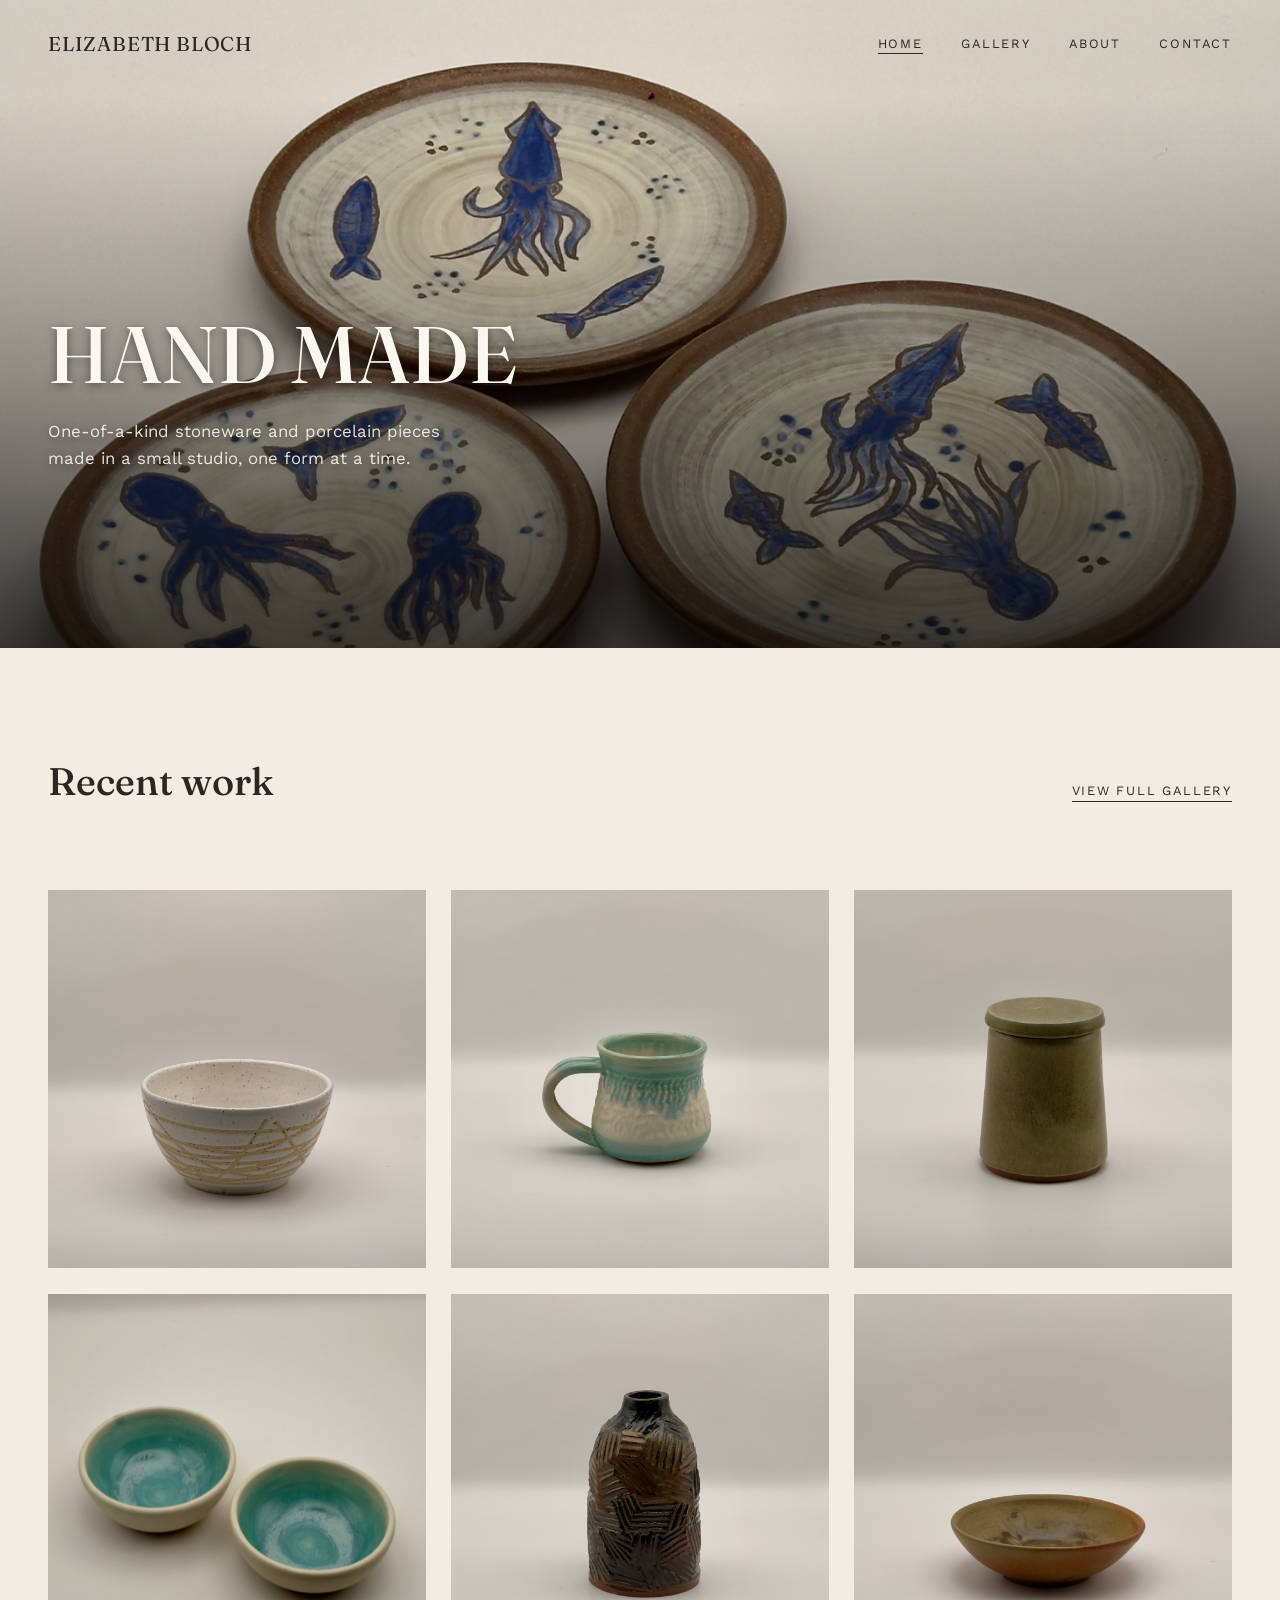
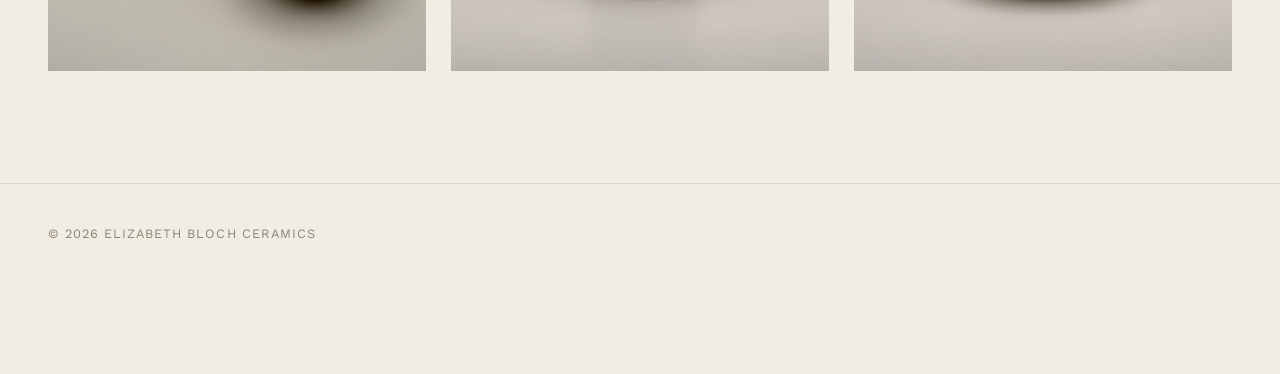
==== commit cf0b6019: "updates" ====
--- a/index.html
+++ b/index.html
@@ -123,7 +123,7 @@
         <a class="piece piece--small" href="#"
            data-title="Teal-Lined Bowls"
            data-medium="Stoneware · 2026">
-          <img class="photo" src="images/teal-lined-bowls-1.jpg" alt="Two bowls with teal glazed interiors, close view" />
+          <img class="photo" src="images/teal-lined-bowls-2.jpg" alt="Two bowls with teal glazed interiors, close view" />
           <div class="piece-label">
             <p class="title">Teal-Lined Bowls</p>
             <p class="meta">Porcelain · 2026</p>
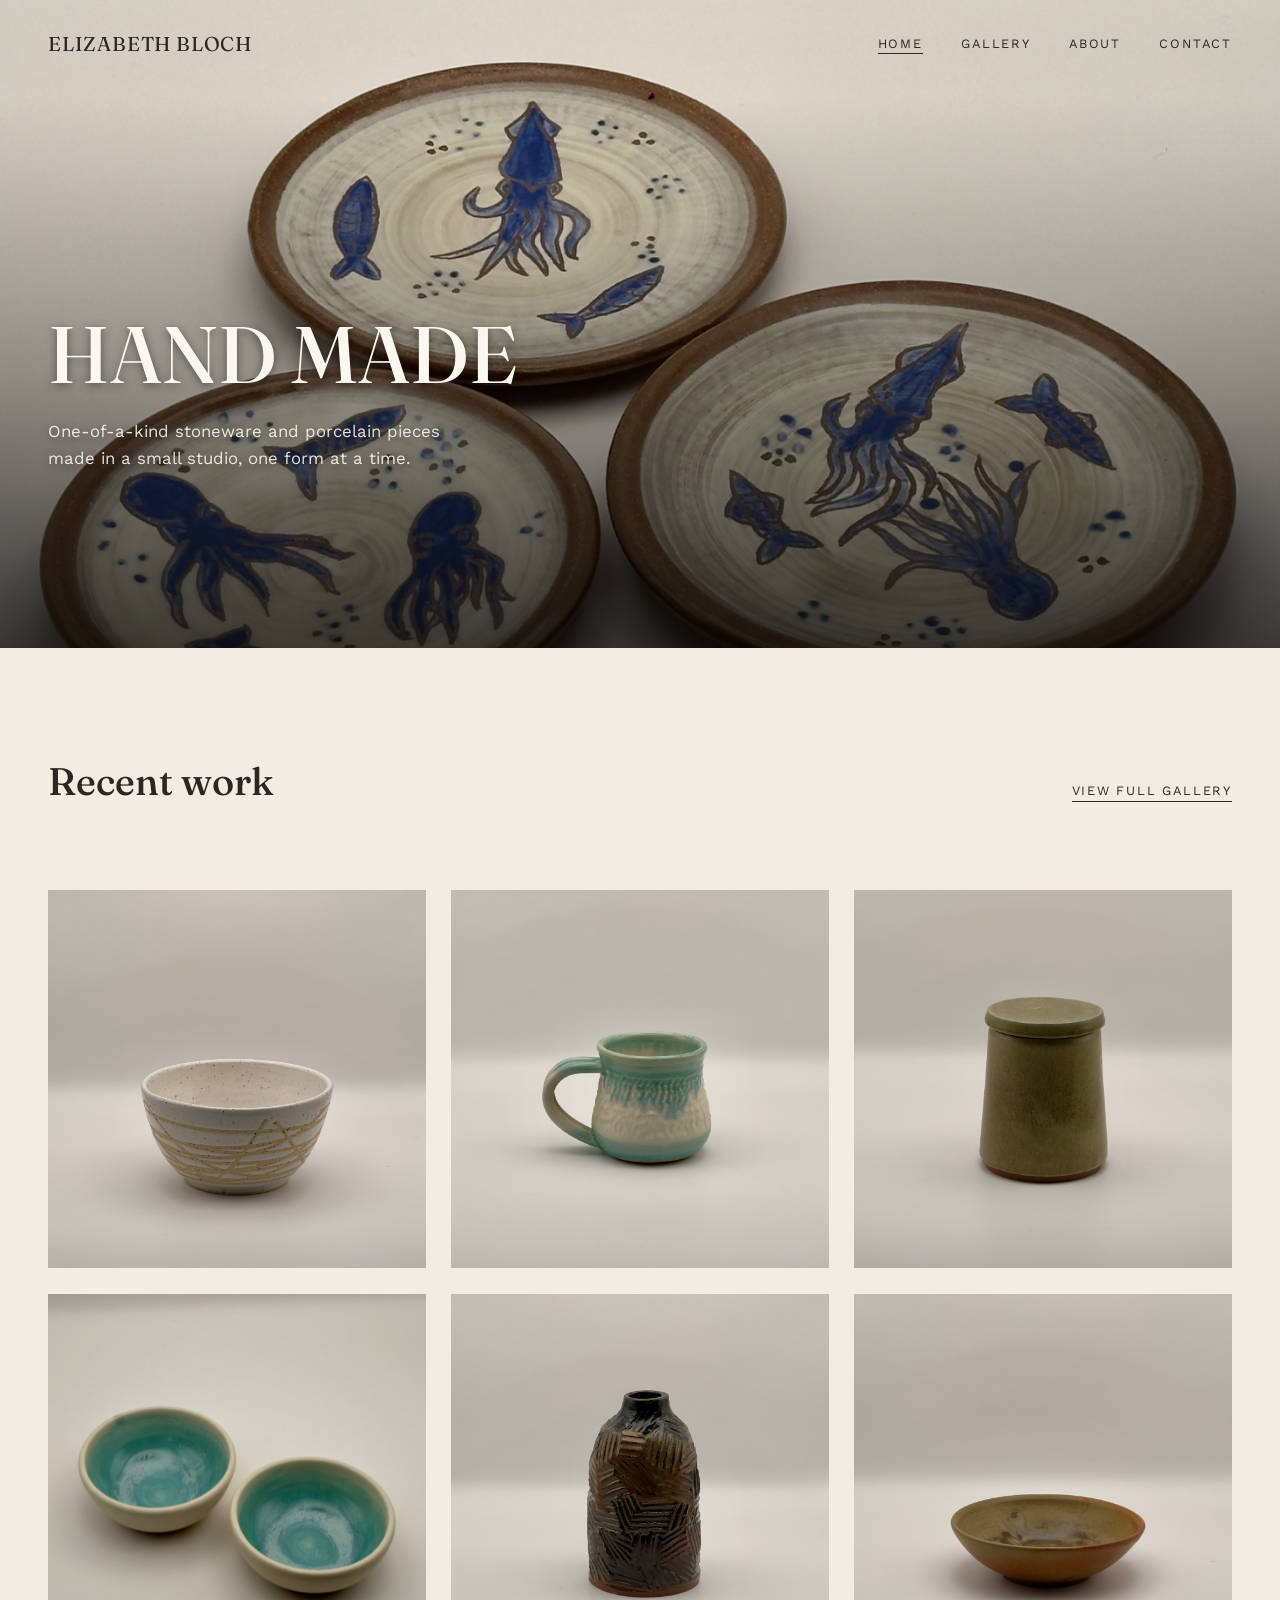
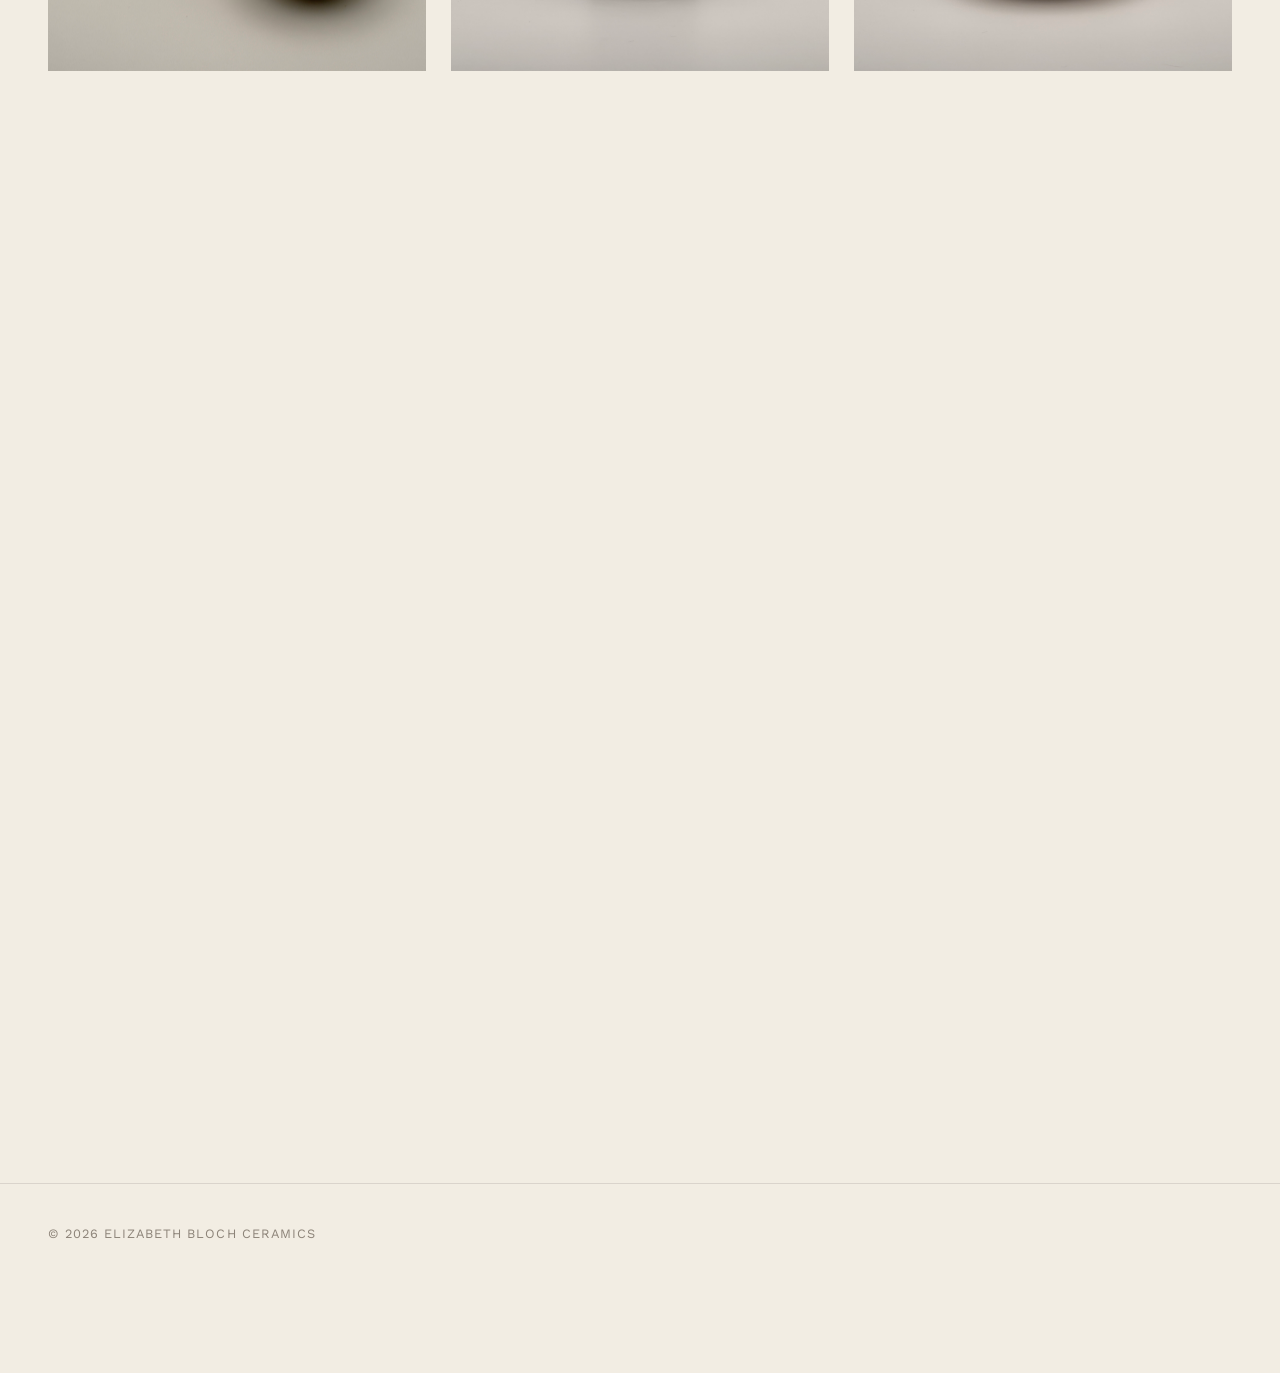
==== commit 4c1b51e8: "updates plus game" ====
--- a/index.html
+++ b/index.html
@@ -95,7 +95,7 @@
            data-medium="Stoneware · 2025">
           <img class="photo" src="images/speckled-white-bowl.jpg" alt="White bowl with a speckled swirl pattern" />
           <div class="piece-label">
-            <p class="title">Speckled White Bowl Bowl</p>
+            <p class="title">Speckled White Bowl</p>
             <p class="meta">Stoneware · 2025</p>
           </div>
         </a>
@@ -145,11 +145,52 @@
            data-medium="Stoneware · 2026">
           <img class="photo" src="images/amber-drip-bowl.jpg" alt="Amber bowl with a white drip glaze" />
           <div class="piece-label">
-            <p class="title">Amber Drip Bowl</p>
+            <p class="title">Ash Green Lined Bowl</p>
             <p class="meta">Stoneware · 2026</p>
           </div>
         </a>
 
+      </div>
+    </div>
+  </section>
+
+  <!-- ============ TRY THE WHEEL (interactive pottery game) ============ -->
+  <section class="wheel-section">
+    <div class="container reveal">
+      <div class="section-heading">
+        <h2>Try the wheel</h2>
+        <p class="wheel-hint">Click and drag on the clay — pull up for height, push out for a bowl, pull in for a neck.</p>
+      </div>
+
+      <div class="wheel-game">
+        <div class="wheel-stage">
+          <canvas class="wheel-canvas" width="600" height="900"
+                  aria-label="Interactive pottery wheel: click and drag to shape a lump of clay into a bowl or vase"></canvas>
+
+          <div class="wheel-overlay wheel-overlay--start">
+            <button type="button" class="btn wheel-start">Start Throwing</button>
+          </div>
+
+          <div class="wheel-overlay wheel-overlay--collapsed" hidden>
+            <p class="wheel-message">The wall wobbled out of control and it collapsed.</p>
+            <button type="button" class="btn wheel-retry">Try Again</button>
+          </div>
+
+          <div class="wheel-overlay wheel-overlay--finished" hidden>
+            <p class="wheel-message">Nice <span class="wheel-form-name">vessel</span> — pick a glaze:</p>
+            <div class="wheel-glazes"></div>
+            <div class="wheel-finished-actions">
+              <button type="button" class="btn wheel-retry">Throw Another</button>
+              <a class="btn btn--ghost" href="contact.html">Commission a Real One</a>
+            </div>
+          </div>
+        </div>
+
+        <div class="wheel-controls">
+          <div class="wheel-wobble-meter"><div class="wheel-wobble-fill"></div></div>
+          <button type="button" class="wheel-finish" hidden>Glaze</button>
+          <button type="button" class="wheel-reset" hidden>Reset</button>
+        </div>
       </div>
     </div>
   </section>
@@ -163,5 +204,6 @@
   </footer>
 
   <script src="js/script.js?v=5"></script>
+  <script src="js/wheel-game.js?v=1"></script>
 </body>
 </html>
--- a/css/style.css
+++ b/css/style.css
@@ -450,6 +450,177 @@
   }
 }
 
+/* -------------------- 6c. WHEEL GAME -------------------- */
+.wheel-section {
+  padding-top: 1rem;
+}
+
+.wheel-hint {
+  max-width: 34ch;
+  color: var(--ash);
+  font-size: 0.85rem;
+  text-align: right;
+}
+
+.wheel-game {
+  display: flex;
+  flex-direction: column;
+  align-items: center;
+  gap: 1.25rem;
+}
+
+.wheel-stage {
+  position: relative;
+  width: 100%;
+  max-width: 480px;
+  aspect-ratio: 2 / 3;
+  background: linear-gradient(to bottom, var(--paper), var(--bone));
+  border: 1px solid var(--line);
+}
+
+.wheel-canvas {
+  width: 100%;
+  height: 100%;
+  display: block;
+  cursor: grab;
+  touch-action: none;
+}
+
+.wheel-canvas:active {
+  cursor: grabbing;
+}
+
+.wheel-overlay {
+  position: absolute;
+  inset: 0;
+  display: flex;
+  flex-direction: column;
+  align-items: center;
+  justify-content: center;
+  gap: 1rem;
+  text-align: center;
+  padding: 1.5rem;
+  pointer-events: none;
+}
+
+.wheel-overlay[hidden] {
+  display: none;
+}
+
+.wheel-overlay > * {
+  pointer-events: auto;
+}
+
+.wheel-overlay--start {
+  background: rgba(43, 39, 35, 0.05);
+}
+
+.wheel-overlay--collapsed,
+.wheel-overlay--finished {
+  justify-content: flex-end;
+  background: linear-gradient(to top, rgba(250, 247, 241, 0.95) 30%, transparent 60%);
+  padding-bottom: 1.75rem;
+}
+
+.wheel-message {
+  font-family: var(--font-display);
+  font-size: 1.15rem;
+}
+
+.wheel-form-name {
+  text-transform: capitalize;
+}
+
+.wheel-glazes {
+  display: flex;
+  gap: 0.6rem;
+}
+
+.wheel-glaze-swatch {
+  width: 1.75rem;
+  height: 1.75rem;
+  border-radius: 50%;
+  border: 2px solid rgba(43, 39, 35, 0.15);
+  cursor: pointer;
+  padding: 0;
+  transition: border-color 0.2s ease, transform 0.2s ease;
+}
+
+.wheel-glaze-swatch:hover {
+  transform: scale(1.08);
+}
+
+.wheel-glaze-swatch.is-selected {
+  border-color: var(--charcoal);
+}
+
+.wheel-finished-actions {
+  display: flex;
+  gap: 0.75rem;
+  flex-wrap: wrap;
+  justify-content: center;
+}
+
+.wheel-controls {
+  display: flex;
+  flex-wrap: wrap;
+  align-items: center;
+  justify-content: center;
+  gap: 1rem;
+  width: 100%;
+  max-width: 480px;
+}
+
+.wheel-wobble-meter {
+  flex: 1;
+  min-width: 80px;
+  height: 6px;
+  background: var(--line);
+  border-radius: 3px;
+  overflow: hidden;
+}
+
+.wheel-wobble-fill {
+  height: 100%;
+  width: 0%;
+  background: var(--glaze);
+  transition: width 0.1s linear, background 0.2s ease;
+}
+
+.wheel-wobble-fill.is-high {
+  background: #b5493a;
+}
+
+.wheel-controls button {
+  font-size: 0.75rem;
+  text-transform: uppercase;
+  letter-spacing: var(--tracking-wide);
+  background: transparent;
+  border: 1px solid var(--line);
+  padding: 0.5rem 0.9rem;
+  cursor: pointer;
+  color: var(--ash);
+  white-space: nowrap;
+  transition: border-color 0.2s ease, color 0.2s ease;
+}
+
+.wheel-controls button:hover {
+  border-color: var(--charcoal);
+  color: var(--charcoal);
+}
+
+@media (max-width: 640px) {
+  .section-heading:has(.wheel-hint) {
+    flex-direction: column;
+    align-items: flex-start;
+    gap: 0.5rem;
+  }
+
+  .wheel-hint {
+    text-align: left;
+  }
+}
+
 /* -------------------- 7. ABOUT / SPLIT LAYOUT -------------------- */
 .split {
   display: grid;
@@ -532,6 +703,17 @@
 
 .btn:hover {
   background: var(--glaze-dark);
+}
+
+.btn--ghost {
+  background: transparent;
+  color: var(--charcoal);
+  border: 1px solid var(--charcoal);
+}
+
+.btn--ghost:hover {
+  background: var(--charcoal);
+  color: var(--paper);
 }
 
 .contact-details p {
